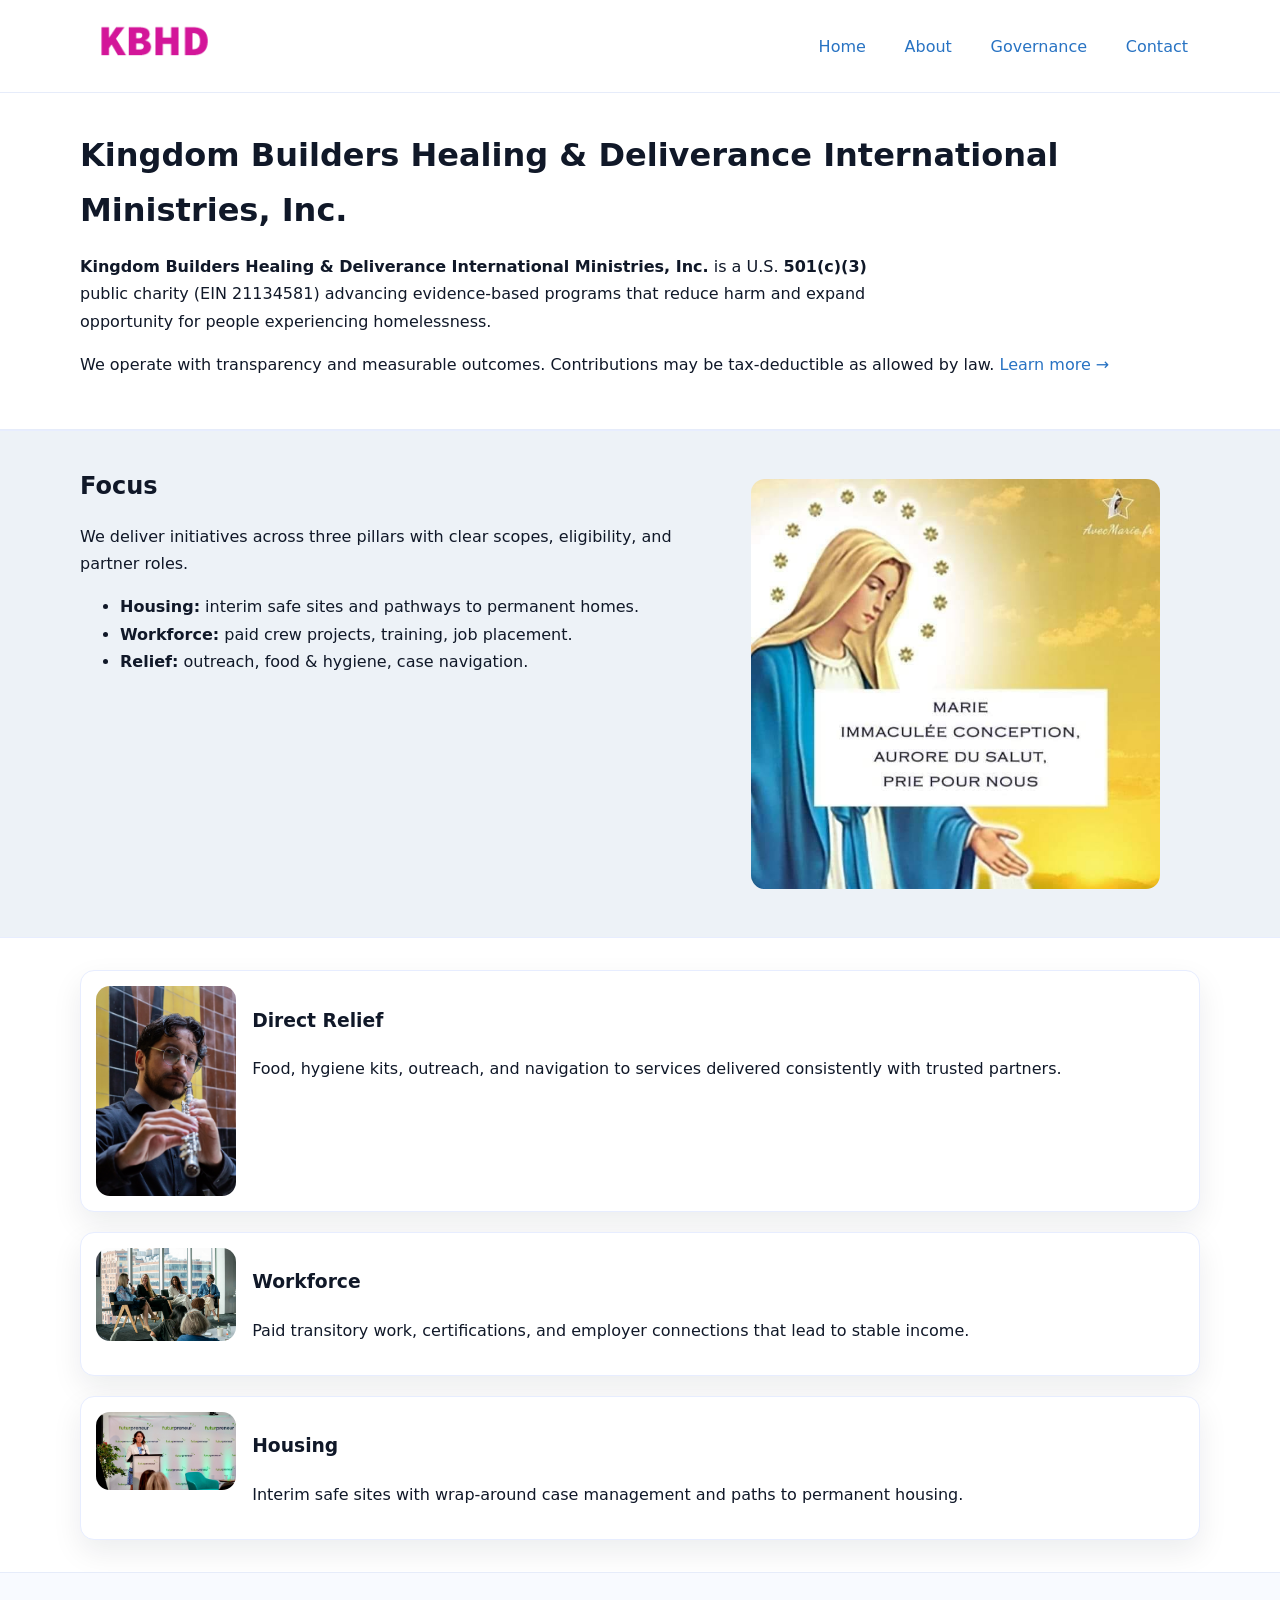
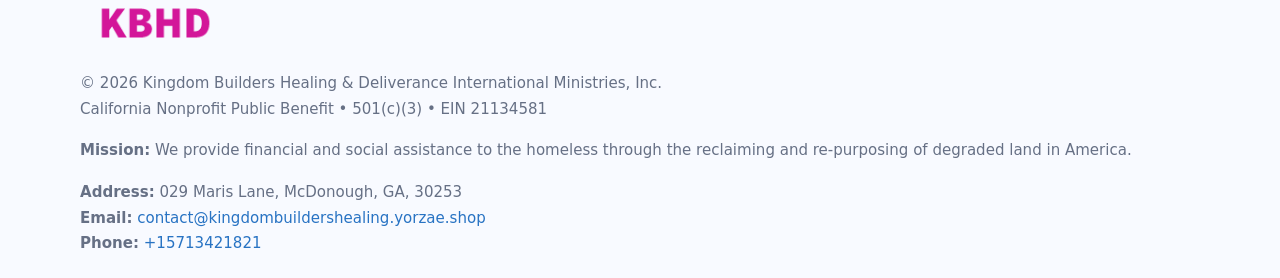
==== index.html @ 17f64859 "Initial commit" ====
<!doctype html>
<html lang="en">
<head>
<meta charset="utf-8"/><meta name="viewport" content="width=device-width,initial-scale=1"/>
<title>Kingdom Builders Healing & Deliverance International Ministries, Inc. – Nonprofit • 2025</title>
<link rel="stylesheet" href="assets/styles.css"/><link rel="icon" href="images/logo.png">
<meta name="data-ein" content="21134581"><meta name="data-name" content="Kingdom Builders Healing & Deliverance International Ministries, Inc.">
<meta name="data-email" content="contact@kingdombuildershealing.yorzae.shop"><meta name="data-phone" content="+15713421821">
<meta name="data-address" content="029 Maris Lane, McDonough, GA, 30253"><meta name="data-map" content="029+Maris+Lane,+McDonough,+GA,+30253">
  <meta name="description" content="We are a 501(c)(3) organization advancing community services, education, and direct relief through transparent programs, local partnerships, and measurable outcomes.">
</head>
<body>
<div style="position:absolute;left:-9999px;top:-9999px;opacity:0" data-uniq="{{UNIQUE_BLOB}}">
  <span>We are a 501(c)(3) organization advancing community services, education, and direct relief through transparent programs, local partnerships, and measurable outcomes.</span><svg width="12" height="12" viewBox="0 0 12 12" xmlns="http://www.w3.org/2000/svg"><circle cx="6" cy="6" r="5" fill="#b45309"/></svg><img src="images/about.jpg" width="1" height="1" alt="" loading="lazy"/>
</div>

<header>
  <div class="header-wrap">
    <a href="index.html"><img src="images/logo.png" alt="Kingdom Builders Healing & Deliverance International Ministries, Inc. logo" style="width:148px"></a>
    <nav>
      <a class="active" href="index.html">Home</a>
      <a href="about.html">About</a>
      <a href="governance.html">Governance</a>
      <a href="contact.html">Contact</a>
    </nav>
  </div>
</header>

<main>
  <section class="c6b358e83b1">
    <div class="container">
      <h1>Kingdom Builders Healing & Deliverance International Ministries, Inc.</h1>
      <p class="ca5482fbf1e">
        <strong>Kingdom Builders Healing & Deliverance International Ministries, Inc.</strong> is a U.S. <strong>501(c)(3)</strong> public charity (EIN 21134581) advancing evidence-based programs that reduce harm and expand opportunity for people experiencing homelessness.
      </p>
      <p>
        We operate with transparency and measurable outcomes. Contributions may be tax-deductible as allowed by law.
        <a href="about.html">Learn more →</a>
      </p>
    </div>
  </section>

  <section class="section tint">
    <div class="container grid two">
      <div>
        <h2>Focus</h2>
        <p>We deliver initiatives across three pillars with clear scopes, eligibility, and partner roles.</p>
        <ul>
          <li><strong>Housing:</strong> interim safe sites and pathways to permanent homes.</li>
          <li><strong>Workforce:</strong> paid crew projects, training, job placement.</li>
          <li><strong>Relief:</strong> outreach, food & hygiene, case navigation.</li>
        </ul>
      </div>
      <figure><img src="images/hero.jpg" alt="Program highlight"></figure>
    </div>
  </section>

  <section class="section">
    <div class="container list grid">
      <div class="item">
        <img src="images/relief.jpg" alt="">
        <div>
          <h3>Direct Relief</h3>
          <p>Food, hygiene kits, outreach, and navigation to services delivered consistently with trusted partners.</p>
        </div>
      </div>
      <div class="item">
        <img src="images/jobs.jpg" alt="">
        <div>
          <h3>Workforce</h3>
          <p>Paid transitory work, certifications, and employer connections that lead to stable income.</p>
        </div>
      </div>
      <div class="item">
        <img src="images/land.jpg" alt="">
        <div>
          <h3>Housing</h3>
          <p>Interim safe sites with wrap-around case management and paths to permanent housing.</p>
        </div>
      </div>
    </div>
  </section>

  <footer class="footer">
    <div class="container grid">
      <div><img src="images/logo.png" alt="" style="width:150px;margin-bottom:.6rem">
        <div class="small">© <span id="year"></span> Kingdom Builders Healing & Deliverance International Ministries, Inc.</div>
        <div class="small">California Nonprofit Public Benefit • 501(c)(3) • EIN 21134581</div>
      </div>
      <div><div class="small"><strong>Mission:</strong> We provide financial and social assistance to the homeless through the reclaiming and re-purposing of degraded land in America.</div></div>
      <div><div class="small"><strong>Address:</strong> 029 Maris Lane, McDonough, GA, 30253<br><strong>Email:</strong> <a href="mailto:contact@kingdombuildershealing.yorzae.shop">contact@kingdombuildershealing.yorzae.shop</a><br><strong>Phone:</strong> <a href="tel:+15713421821">+15713421821</a></div></div>
    </div>
  </footer>
</main>

<!-- color/skin script -->
<script>(function(){function g(n){const e=document.querySelector('meta[name="'+n+'"]');return e?e.content:''}
function h(s){let x=2166136261>>>0;for(let i=0;i<s.length;i++){x^=s.charCodeAt(i);x=(x*16777619)>>>0}return x>>>0}
let k=(g('data-ein')||'').replace(/\D+/g,'');if(!k)k=g('data-name')||location.hostname||'d';
const key=h(String(k)),H=key%360,S=55+(key%20),L=46;
const r=document.documentElement;r.style.setProperty('--brand',`hsl(${H} ${S}% ${L}%)`);
r.style.setProperty('--brand-ink',`hsl(${H} ${Math.min(95,S+10)}% ${Math.max(22,L-18)}%)`);
r.style.setProperty('--soft',`hsl(${H} ${Math.max(40,S-25)}% 95%)`);
const y=document.getElementById('year'); if(y) y.textContent=new Date().getFullYear();})();</script>
</body>
</html>
---- assets/styles.css ----
:root{
  --ink:#101828; --muted:#667085; --paper:#fff; --line:#e6ecfa;
  --brand:#2256d8; --brand-ink:#143a9a; --soft:#eef3ff;
  --radius:18px; --shadow:0 12px 30px rgba(16,24,40,.08)
}
*{box-sizing:border-box}
html,body{height:100%}
body{
  margin:0;background:var(--paper);color:var(--ink);
  font-family:Inter,system-ui,-apple-system,Segoe UI,Roboto,Arial,sans-serif;
  line-height:1.7
}
a{color:var(--brand);text-decoration:none}
a:hover{text-decoration:underline}
img{max-width:100%;display:block;border-radius:14px}

header{position:sticky;top:0;background:#fff;border-bottom:1px solid var(--line);z-index:10}
.header-wrap{width:min(1120px,94%);margin:0 auto;display:flex;align-items:center;justify-content:space-between;padding:.8rem 0}
.header-wrap nav a{margin-left:.6rem;padding:.5rem .75rem;border-radius:10px}
.header-wrap nav a:hover{background:var(--soft);text-decoration:none}

main{min-height:100svh;display:flex;flex-direction:column}
.container{width:min(1120px,94%);margin-inline:auto}
.section{padding:2rem 0}
.c6b358e83b1{padding:2.2rem 0;border-bottom:1px solid var(--line)}
h1{font-size:2rem;margin:0 0 .2rem 0}
h2{font-size:1.5rem;margin:.2rem 0 .6rem}
.ca5482fbf1e{max-width:78ch}

.grid{display:grid;gap:1.2rem}
.two{grid-template-columns:1fr}
.list .item{
  display:grid;grid-template-columns:140px 1fr;gap:1rem;
  background:#fff;border:1px solid #e7edff;border-radius:14px;padding:.95rem;box-shadow:var(--shadow)
}

.tint{background:var(--soft);border-top:1px solid #e7edff;border-bottom:1px solid #e7edff}

.c0f009e80cc{display:grid;grid-template-columns:1fr;gap:.9rem}
label{display:grid;gap:.35rem;font-weight:600}
input,textarea{
  width:100%;padding:.75rem .85rem;border:1px solid #d8e2fb;border-radius:12px;
  font:inherit
}
input:focus,textarea:focus{outline:2px solid var(--soft);border-color:var(--brand)}
.c3bb5f17206{display:inline-block;padding:.75rem 1rem;border:1px solid #d8e2fb;border-radius:12px;background:#fff}
.c3bb5f17206:hover{box-shadow:var(--shadow);text-decoration:none}
.btn-primary{background:var(--brand);border-color:var(--brand);color:#fff}

.map-embed iframe{width:100%;aspect-ratio:16/9;border:0;border-radius:16px;box-shadow:var(--shadow)}
.small{color:var(--muted);font-size:.94rem}

.footer{border-top:1px solid var(--line);background:#f8faff;margin-top:auto}
.footer .grid{display:grid;grid-template-columns:1fr;gap:1rem;padding:1.3rem 0}

@media(min-width:900px){
  .two{grid-template-columns:1.25fr 1fr}
}
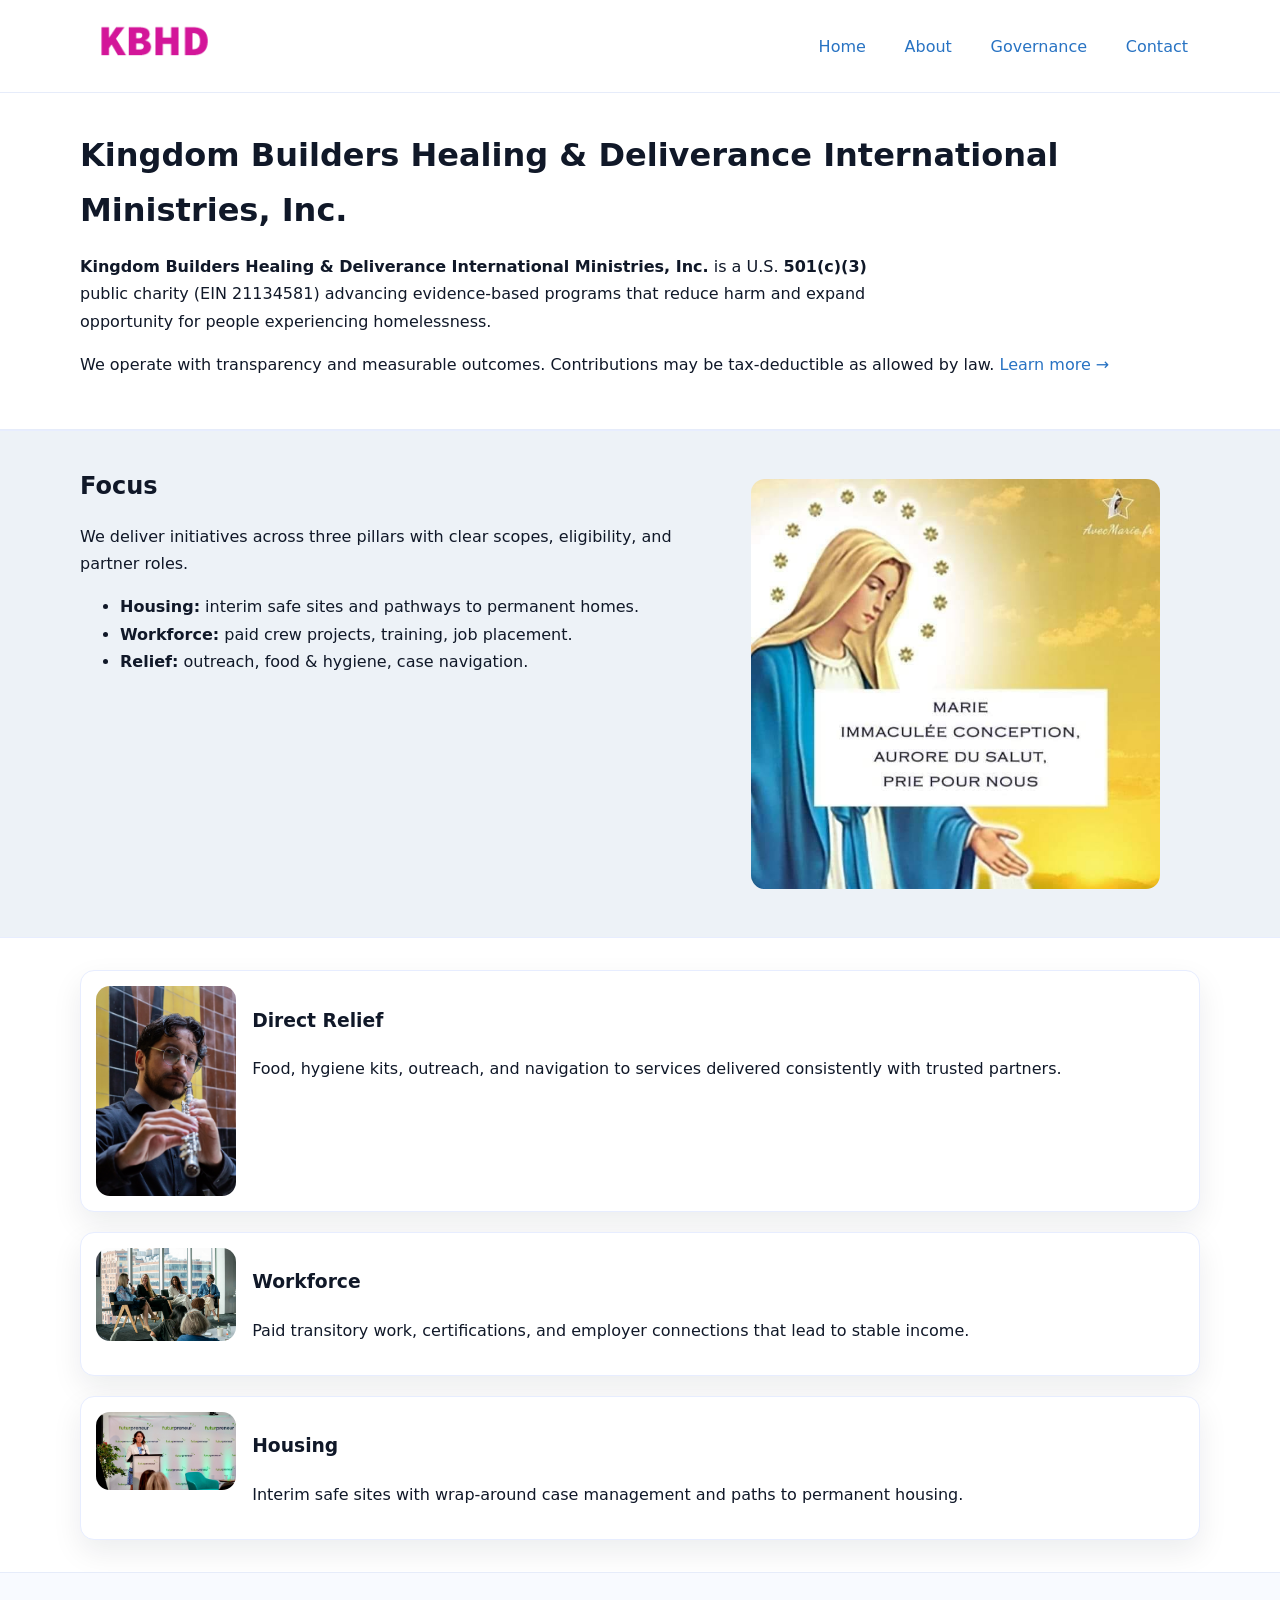
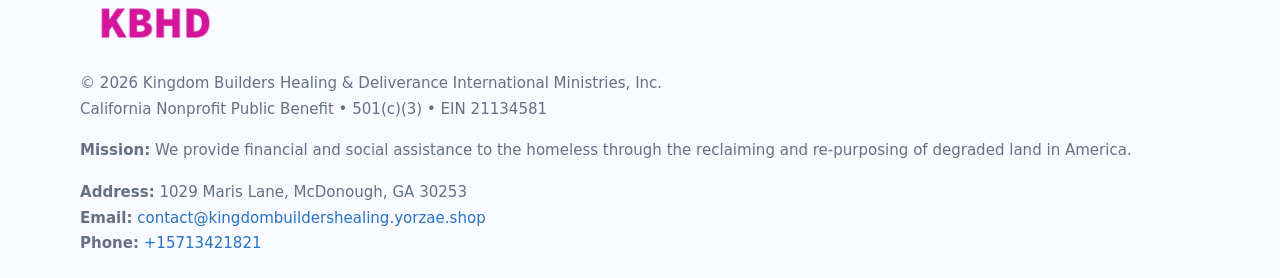
==== commit 3bd225c9: "Safe replace address only" ====
--- a/index.html
+++ b/index.html
@@ -6,7 +6,7 @@
 <link rel="stylesheet" href="assets/styles.css"/><link rel="icon" href="images/logo.png">
 <meta name="data-ein" content="21134581"><meta name="data-name" content="Kingdom Builders Healing & Deliverance International Ministries, Inc.">
 <meta name="data-email" content="contact@kingdombuildershealing.yorzae.shop"><meta name="data-phone" content="+15713421821">
-<meta name="data-address" content="029 Maris Lane, McDonough, GA, 30253"><meta name="data-map" content="029+Maris+Lane,+McDonough,+GA,+30253">
+<meta name="data-address1029 Maris Lane, McDonough, GA 30253"><meta name="data-map" content="029+Maris+Lane,+McDonough,+GA,+30253">
   <meta name="description" content="We are a 501(c)(3) organization advancing community services, education, and direct relief through transparent programs, local partnerships, and measurable outcomes.">
 </head>
 <body>
@@ -88,7 +88,7 @@
         <div class="small">California Nonprofit Public Benefit • 501(c)(3) • EIN 21134581</div>
       </div>
       <div><div class="small"><strong>Mission:</strong> We provide financial and social assistance to the homeless through the reclaiming and re-purposing of degraded land in America.</div></div>
-      <div><div class="small"><strong>Address:</strong> 029 Maris Lane, McDonough, GA, 30253<br><strong>Email:</strong> <a href="mailto:contact@kingdombuildershealing.yorzae.shop">contact@kingdombuildershealing.yorzae.shop</a><br><strong>Phone:</strong> <a href="tel:+15713421821">+15713421821</a></div></div>
+      <div><div class="small"><strong>Address:</strong> 1029 Maris Lane, McDonough, GA 30253<br><strong>Email:</strong> <a href="mailto:contact@kingdombuildershealing.yorzae.shop">contact@kingdombuildershealing.yorzae.shop</a><br><strong>Phone:</strong> <a href="tel:+15713421821">+15713421821</a></div></div>
     </div>
   </footer>
 </main>
